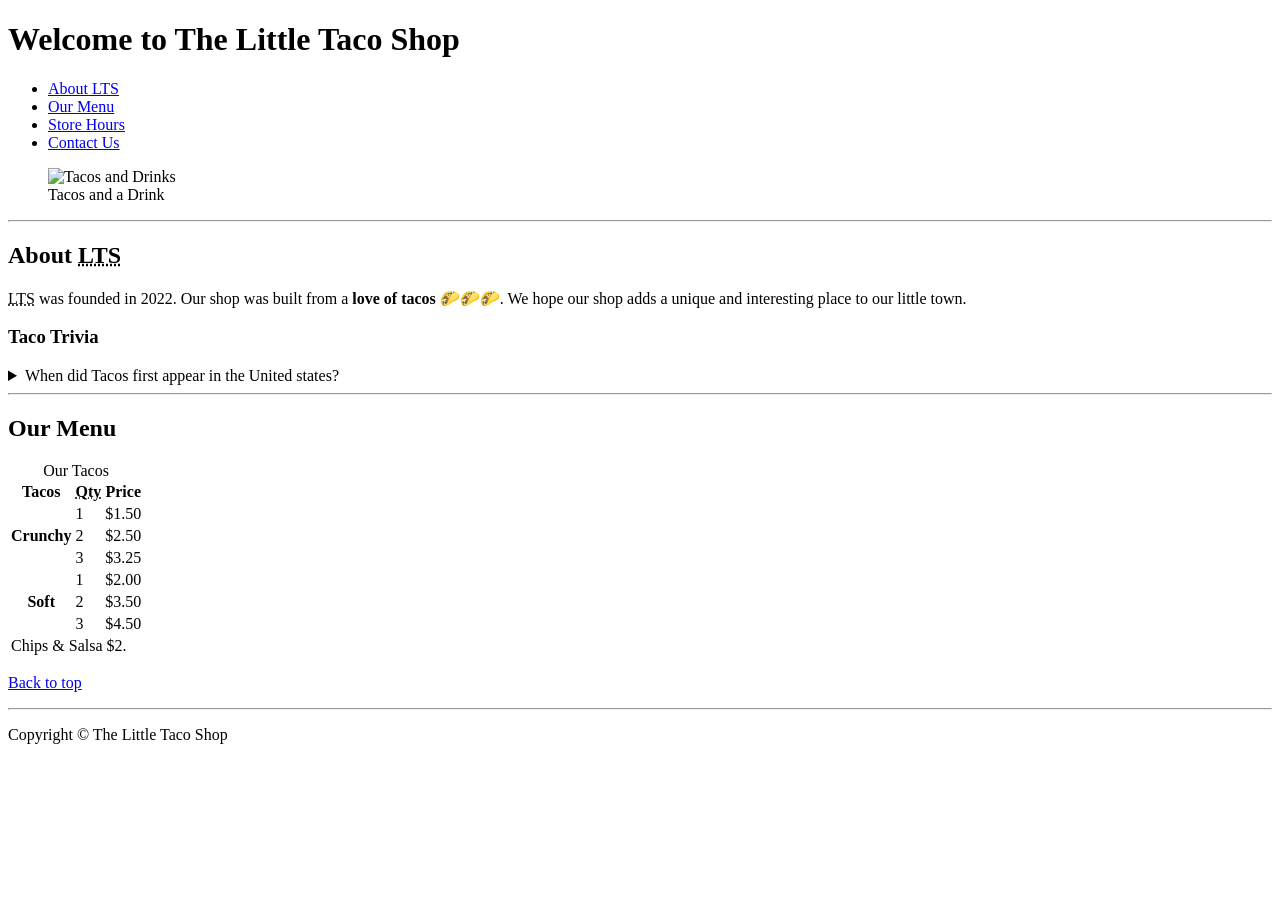
==== index.html @ 70b8da5f "HTML Project" ====
<!DOCTYPE html>
<html lang="en">
<head>
    <meta charset="UTF-8">
    <meta name="viewport" content="width=device-width, initial-scale=1.0">
    <title>The Little Taco Shop</title>
    <link rel="icon" href="favicon.ico" type="image/x-icon">
    <link rel="stylesheet" href="css/style.css">
</head>
<body>
   <header>
    <h1>Welcome to The Little Taco Shop</h1>

    <nav>
        <ul>
           <li> <a href="#About">About LTS</a></li>
           <li> <a href="#OurMenu">Our Menu</a></li>
           <li> <a href="hours.html">Store Hours</a></li>
           <li> <a href="contact.html">Contact Us</a></li>
        </ul>
         </nav>
        <figure>
            <img src="img/tacos_and_drink_400x267.png" alt="Tacos and Drinks" width="400" height="267" loading="lazy">
            <figcaption>Tacos and a Drink</figcaption>
        </figure>

   
   </header>
    <hr>
  <main>
   <section id ="About">
   <h2>About <abbr title="Little Taco Shop">LTS</abbr> </h2>
    <p>
        <abbr title="Little Taco Shop">LTS</abbr> was founded in <time datetime="2022">2022</time>. Our shop was built from a <strong>love of tacos</strong> 🌮🌮🌮. We hope our shop adds a unique and interesting place to our little town.
    </p>
     <aside>
    <h3>Taco Trivia</h3>
   
        <details>
            <summary>When did Tacos first appear in the United states?</summary>
            <p>
                Tacos first appeared in the United States in the early <time datetime="1900">1900</time>s, around <time datetime="1905">1905</time>, as Mexican immigrants introduced them to American communities.</p>
        </details>
    </aside>
   </section>
   <hr>
   <section id="OurMenu"> 
    <h2>Our Menu</h2>
    <table>
        <caption>Our Tacos</caption>
        <thead>
            <tr>
                <th scope="col">Tacos</th>
                <th scope="col"><abbr title="Quantity">Qty</abbr></th>
                <th scope="col">Price</th>
            </tr>
        </thead>
        <tbody>
            <tr>
                <th scope="row" rowspan="3">Crunchy</th>
                <td>1</td>
                <td>$1.50</td>
            </tr>
            <tr>
              
                 <td>2</td>
                <td>$2.50</td>
                 
            </tr>
              <tr>
               
               <td>3</td>
                <td>$3.25</td>
                 
            </tr>
             <tr>
                <th scope="row" rowspan="3">Soft</th>
                <td>1</td>
                <td>$2.00</td>
            </tr>
            <tr>
               
                 <td>2</td>
                <td>$3.50</td>
                 
            </tr>
              <tr>
             
               <td>3</td>
                <td>$4.50</td>
                 
            </tr>
        </tbody>
        <tfoot>
            <tr>
                <td colspan="3">Chips & Salsa $2.</td>
            </tr>
        </tfoot>
    </table>
    <p>
         <a href="#"> Back to top</a>
    </p>
   </section>
   </main>
   <hr>
    <footer>
      <p>Copyright &copy; The Little Taco Shop</p>
</footer>
</body>
</html>
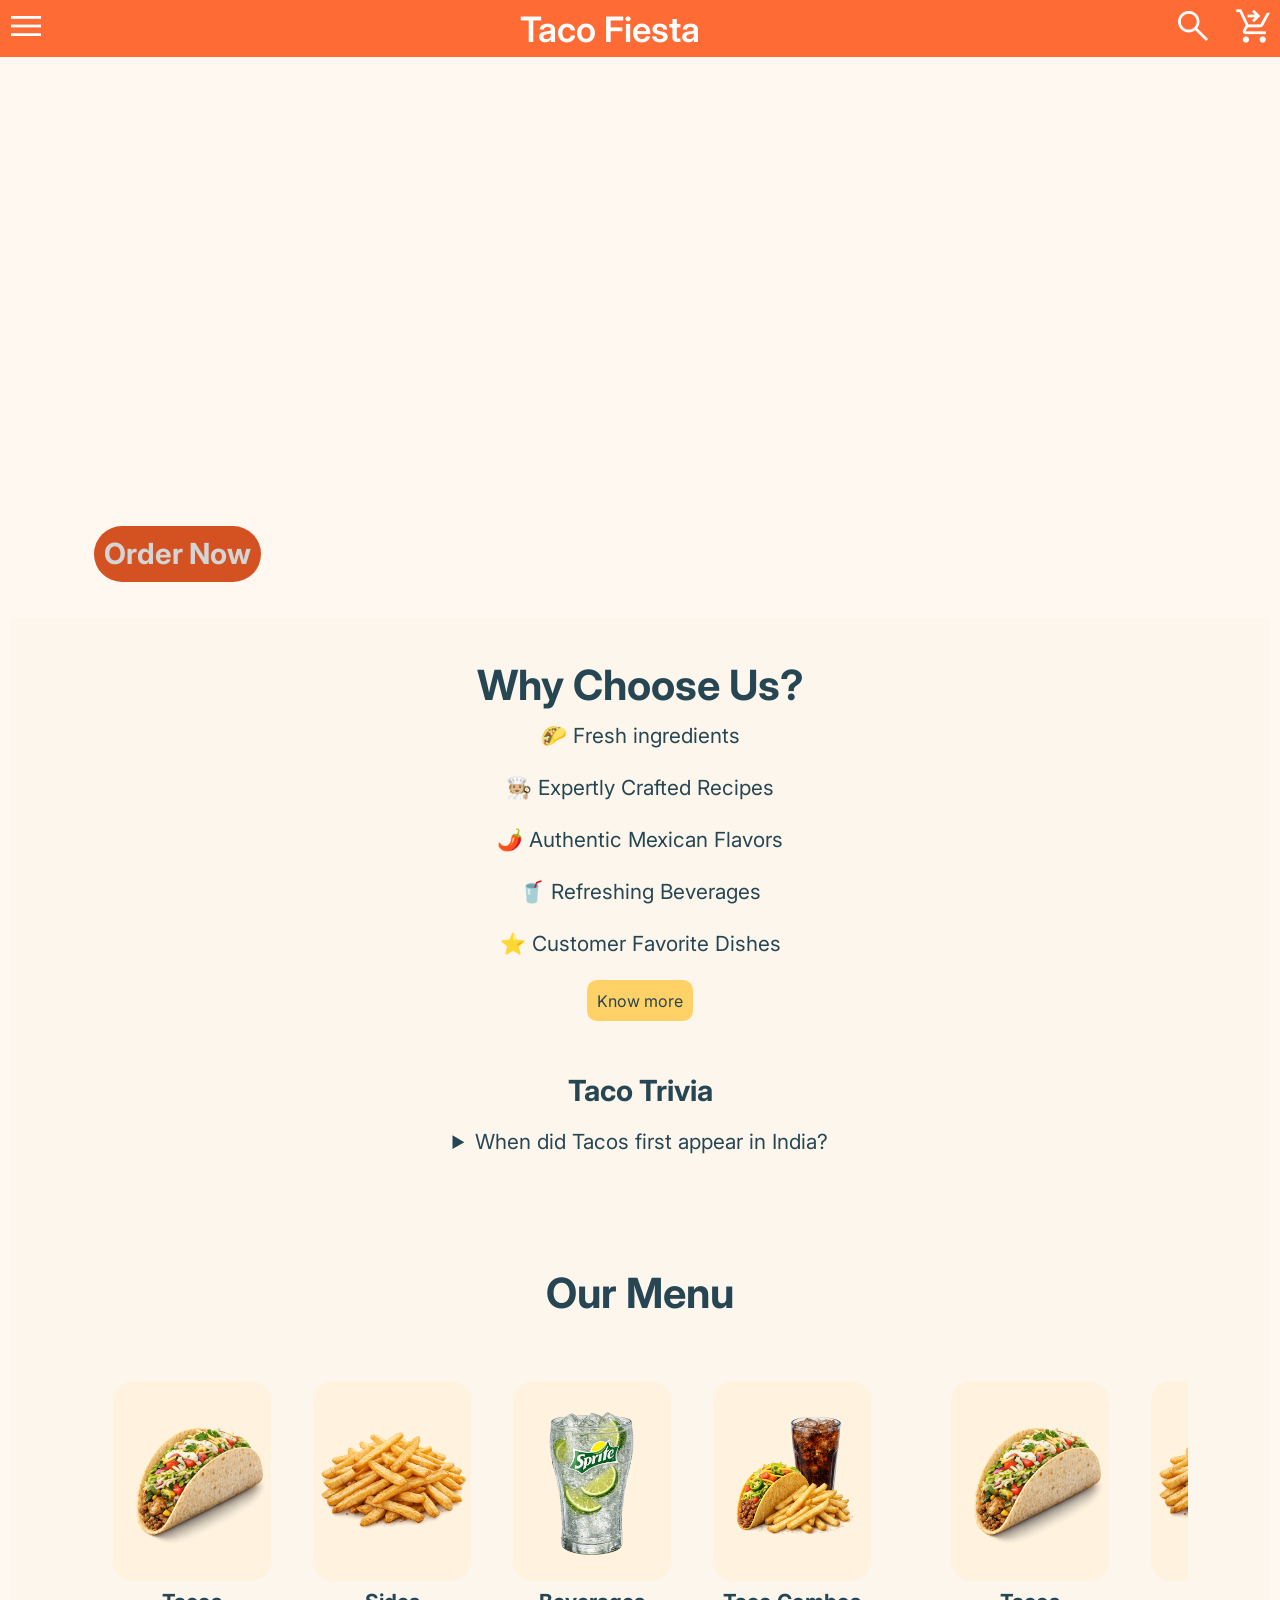
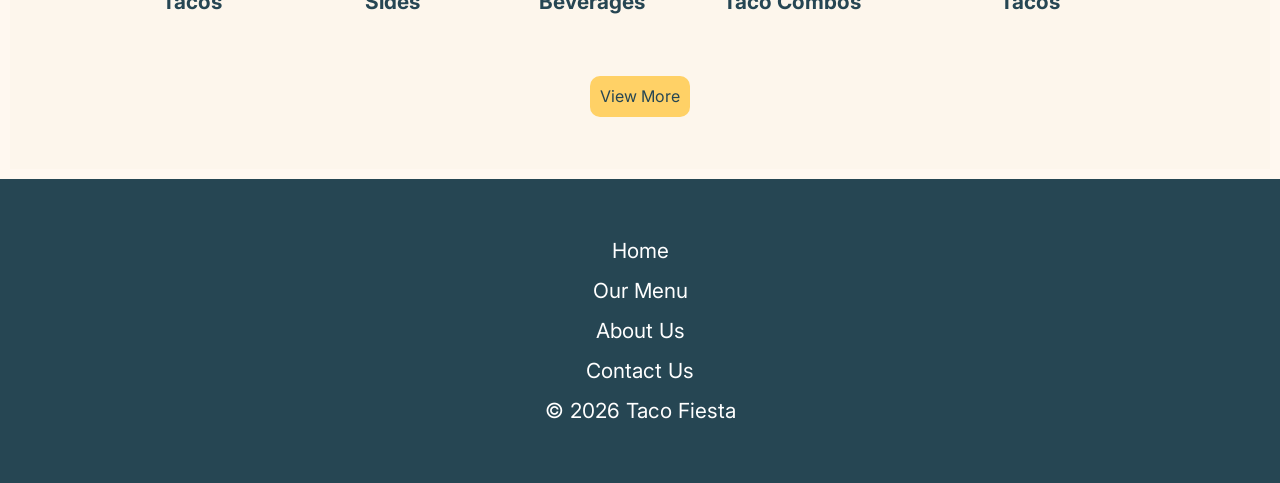
==== commit e89e7a26: "Completed Taco Fiesta Website" ====
--- a/index.html
+++ b/index.html
@@ -3,108 +3,128 @@
 <head>
     <meta charset="UTF-8">
     <meta name="viewport" content="width=device-width, initial-scale=1.0">
-    <title>The Little Taco Shop</title>
+    <title>Taco Fiesta</title>
     <link rel="icon" href="favicon.ico" type="image/x-icon">
+    <link rel="stylesheet" href="https://fonts.googleapis.com/css2?family=Material+Symbols+Outlined:opsz,wght,FILL,GRAD@24,400,0,0"/>
     <link rel="stylesheet" href="css/style.css">
 </head>
 <body>
    <header>
-    <h1>Welcome to The Little Taco Shop</h1>
-
-    <nav>
-        <ul>
-           <li> <a href="#About">About LTS</a></li>
-           <li> <a href="#OurMenu">Our Menu</a></li>
-           <li> <a href="hours.html">Store Hours</a></li>
-           <li> <a href="contact.html">Contact Us</a></li>
-        </ul>
+   <nav class="navbar">
+    <div class="navdiv">
+       <a href="#menu">
+        <span class="material-symbols-outlined menu-symbol">menu</span>
+        </a>
+     <div class="logo"><a href="index.html">Taco Fiesta</a></div>
+     
+     <div class="symbols">
+    <a href="#search">
+     <span class="material-symbols-outlined search-symbol">search</span>
+     </a>
+     <a href="#cart">
+      <span class="material-symbols-outlined cart-symbol">shopping_cart_checkout</span>
+      </a> 
+     </div>
+      </div>
          </nav>
-        <figure>
-            <img src="img/tacos_and_drink_400x267.png" alt="Tacos and Drinks" width="400" height="267" loading="lazy">
-            <figcaption>Tacos and a Drink</figcaption>
-        </figure>
-
-   
-   </header>
-    <hr>
+      <section class="hero">
+          <a href="products.html" class="btn">Order Now</a>
+      </section>
+    
+    </header>
+  
   <main>
-   <section id ="About">
-   <h2>About <abbr title="Little Taco Shop">LTS</abbr> </h2>
-    <p>
-        <abbr title="Little Taco Shop">LTS</abbr> was founded in <time datetime="2022">2022</time>. Our shop was built from a <strong>love of tacos</strong> 🌮🌮🌮. We hope our shop adds a unique and interesting place to our little town.
-    </p>
-     <aside>
+   <section class="About">
+   <h2>Why Choose Us?</h2>
+    <ul>
+        <li>🌮 Fresh ingredients</li>
+        <li>🧑🏼‍🍳 Expertly Crafted Recipes</li>
+        <li>🌶️ Authentic Mexican Flavors</li>
+        <li>🥤 Refreshing Beverages</li>
+        <li>⭐ Customer Favorite Dishes</li>
+    </ul>
+   <a href="About.html" class="btn-secondary">Know more</a>
+     <aside class="info">
     <h3>Taco Trivia</h3>
    
         <details>
-            <summary>When did Tacos first appear in the United states?</summary>
+            <summary>When did Tacos first appear in India?</summary>
             <p>
-                Tacos first appeared in the United States in the early <time datetime="1900">1900</time>s, around <time datetime="1905">1905</time>, as Mexican immigrants introduced them to American communities.</p>
+                Tacos first appeared in India in the early <time datetime="2010">2010</time>s, around <time datetime="2010">2010</time>, when Mexican-style fast-food chains introduced them to Indian consumers.</p>  (Source: <cite>
+                    <a href="https://www.meatpoultry.com/articles/2504-first-taco-bell-opens-in-india?utm_source=chatgpt.com" target="_blank">MEAT+POULTRY</a>
+                </cite>)
         </details>
     </aside>
    </section>
-   <hr>
-   <section id="OurMenu"> 
+  
+  <section id="Products" class="products">
     <h2>Our Menu</h2>
-    <table>
-        <caption>Our Tacos</caption>
-        <thead>
-            <tr>
-                <th scope="col">Tacos</th>
-                <th scope="col"><abbr title="Quantity">Qty</abbr></th>
-                <th scope="col">Price</th>
-            </tr>
-        </thead>
-        <tbody>
-            <tr>
-                <th scope="row" rowspan="3">Crunchy</th>
-                <td>1</td>
-                <td>$1.50</td>
-            </tr>
-            <tr>
-              
-                 <td>2</td>
-                <td>$2.50</td>
-                 
-            </tr>
-              <tr>
-               
-               <td>3</td>
-                <td>$3.25</td>
-                 
-            </tr>
-             <tr>
-                <th scope="row" rowspan="3">Soft</th>
-                <td>1</td>
-                <td>$2.00</td>
-            </tr>
-            <tr>
-               
-                 <td>2</td>
-                <td>$3.50</td>
-                 
-            </tr>
-              <tr>
-             
-               <td>3</td>
-                <td>$4.50</td>
-                 
-            </tr>
-        </tbody>
-        <tfoot>
-            <tr>
-                <td colspan="3">Chips & Salsa $2.</td>
-            </tr>
-        </tfoot>
-    </table>
-    <p>
-         <a href="#"> Back to top</a>
-    </p>
-   </section>
+    <div class="our_menu">
+        <div class="group">
+            <article class="Card">
+                <figure>
+                    <img src="imgs/veg-taco.png" alt="veg_taco">
+                    <figcaption>Tacos</figcaption>
+                </figure>
+            </article>
+            <article class="Card">
+                <figure>
+                    <img src="imgs/French-fries.png" alt="French Fries">
+                    <figcaption>Sides</figcaption>
+                </figure>
+            </article>
+            <article class="Card">
+                <figure>
+                    <img src="imgs/sprite.png" alt="sprite">
+                    <figcaption>Beverages</figcaption>
+                </figure>
+            </article>
+            <article class="Card">
+                <figure>
+                    <img src="imgs/Taco-combo.png" alt="Taco Combo">
+                    <figcaption>Taco Combos</figcaption>
+                </figure>
+            </article>
+        </div>
+
+        <div aria-hidden="true" class="group">
+            <article class="Card">
+                <figure>
+                    <img src="imgs/veg-taco.png" alt="veg_taco">
+                    <figcaption>Tacos</figcaption>
+                </figure>
+            </article>
+            <article class="Card">
+                <figure>
+                    <img src="imgs/French-fries.png" alt="French Fries">
+                    <figcaption>Sides</figcaption>
+                </figure>
+            </article>
+            <article class="Card">
+                <figure>
+                    <img src="imgs/sprite.png" alt="sprite">
+                    <figcaption>Beverages</figcaption>
+                </figure>
+            </article>
+            <article class="Card">
+                <figure>
+                    <img src="imgs/Taco-combo.png" alt="Taco Combo">
+                    <figcaption>Taco Combos</figcaption>
+                </figure>
+            </article>
+        </div>
+    </div>
+
+    <a href="products.html" class="btn-secondary">View More</a>
+</section>
    </main>
-   <hr>
+  
     <footer>
-      <p>Copyright &copy; The Little Taco Shop</p>
+      <p> <a href="index.html">Home</a></p>
+      <p> <a href="products.html">Our Menu</a></p>
+      <p> <a href="About.html">About Us</a></p>
+      <p> <a href="contact.html">Contact Us</a></p>
+      <p>&copy; 2026 Taco Fiesta</p>
 </footer>
 </body>
 </html>
--- a/css/style.css
+++ b/css/style.css
@@ -0,0 +1,494 @@
+@import url('https://fonts.googleapis.com/css2?family=Inter:ital,opsz,wght@0,14..32,100..900;1,14..32,100..900&family=Nunito:ital,wght@0,200..1000;1,200..1000&display=swap');
+*{
+    margin: 0;
+    padding: 0;
+    box-sizing: border-box;
+}
+:root{
+    --PRIMARY-COLOR:#FF6B35;
+    --SECONDARY-COLOR: #FFD166;
+    --ACCENT-COLOR: #06D6A0;
+    --BACKGROUND-COLOR: #FFF8F0; 
+    --TEXT-COLOR: #264653; 
+    --LIGHT-TEXT-COLOR: #FFFFFF;
+    --BTN-FONT-SIZE: 16px;
+    --BTN-BORDER-RADIUS: 10px;
+    --FOOTER-BACKGROUND-COLOR: #264653;
+}
+
+html {
+    font-size: 1.3rem;
+    background-color: var(--BACKGROUND-COLOR);
+    color: var(--TEXT-COLOR);
+    font-family: "Inter",sans-serif;
+    scroll-behavior: smooth;
+}
+body {
+    min-height: 100vh;
+    min-width: 800px;
+    max-width: 100%;
+    margin: 0 auto;
+    padding-top: 57.8px;
+}
+header{
+    top: 0;
+}
+main{
+   
+    background-color: #FDF6EC;
+    display: flex;
+    flex-direction: column;
+    align-items: center;
+    gap: 1.5rem;
+    padding: 1rem;
+    margin: 0.5rem;
+}
+
+.navbar{
+    background-color: var(--PRIMARY-COLOR);
+    padding: 0.3rem;
+    position: fixed;
+    top: 0;
+    width: 100%;
+    z-index: 1000;
+    transition: all 0.3s ease;
+}
+.navbar a:hover, .navbar .material-symbols-outlined:hover{
+    color: #FFD166;
+}
+.navdiv{
+    display: flex;
+    justify-content: space-between;
+    align-items: center; 
+}
+.symbols{
+    display: flex;
+    justify-content: flex-end;
+    flex-flow: row nowrap;
+    align-items: center;
+    gap: 1rem;
+}
+
+.logo a, .title a{
+    font-size: 35px;
+    font-weight: 600;
+    color: var(--LIGHT-TEXT-COLOR);
+    text-decoration: none;
+}
+.menu-symbol,.search-symbol,.cart-symbol{
+    font-size: 40px;
+    color: var(--LIGHT-TEXT-COLOR);
+}
+.About{
+    margin: 1rem;
+    text-align: center;
+}
+.About ul{
+    line-height: 2.5rem;
+}
+.info{
+    margin: 1rem;
+    padding: 1rem;
+}
+.TacoFiesta{
+    padding: 0;
+    margin: 0;
+}
+.Image img{
+       max-width: 100%;
+       height: auto;   
+}
+.Content{
+    margin: 1rem;
+    padding: 1rem;
+    color: var(--TEXT-COLOR);
+    line-height: 40px;
+}
+.Desc{
+    list-style-type: circle;
+     max-width: 45ch;
+    text-align: center;
+    margin: 0 auto;
+}
+
+ li{
+    list-style-type: none;
+   
+}
+a{
+    text-decoration: none;
+}
+
+.hero{
+    background-image: url("/HTML/imgs/HeroSection.png");
+    background-size: cover;
+    background-position: center;
+    background-repeat: no-repeat;
+    height: 550px;
+    filter: brightness(80%) saturate(100%) contrast(110%);
+    display: flex;
+    flex-direction: column;
+    justify-content: flex-end;
+    align-items: flex-start;
+    padding-bottom: 0.75rem;
+    padding-left: 4rem;
+}
+h1{
+    font-size: 3.75rem;
+}
+h2{
+    font-size: 2rem;
+}
+h3{
+    font-size: 1.4rem;
+    margin-bottom: 1rem;
+}
+
+.description{
+    font-size: 1.125rem;
+}
+
+.btn{
+   margin: 0.5rem;
+   padding: 0.5rem;
+   font-size: 1.4rem;
+   font-weight:bolder;
+   border-radius: 50px;
+   background-color: var(--PRIMARY-COLOR);
+   color: var(--LIGHT-TEXT-COLOR);
+   transition: all 0.3s ease;
+   display: inline-flex;
+   align-items: center;
+   justify-content: center;
+}
+.btn:hover{
+     background-color: #E85A24;
+    transform: translateY(-0.2rem) scaleY(1.02);
+}
+
+.btn-primary{
+    margin: 0.5rem;
+    padding: 0.5rem;
+    border-radius: var(--BTN-BORDER-RADIUS);
+    background-color:var(--PRIMARY-COLOR);
+    color: var(--LIGHT-TEXT-COLOR);
+    font-size: var(--BTN-FONT-SIZE);
+    transition: all 0.3s ease;
+    display: inline-flex;
+    align-items: center;
+    justify-content: center;
+}
+.btn-primary:hover{
+     background-color: #E85A24;
+    transform: translateY(-0.2rem) scaleY(1.02);
+}
+.btn-secondary{
+   margin: 0.5rem;
+    padding: 0.5rem;
+    border-radius: var(--BTN-BORDER-RADIUS);
+    background-color:var(--SECONDARY-COLOR);
+    color: var(--TEXT-COLOR);
+    font-size: var(--BTN-FONT-SIZE);
+    transition: all 0.3s ease;
+    display: inline-flex;
+    align-items: center;
+    justify-content: center;
+}
+.btn-secondary:hover{
+    background-color: #F4B942;
+    transform: translateY(-0.2rem) scaleY(1.02);
+}
+ figure img{
+    display: block;
+    max-width: 100%;
+    height: auto;
+}
+.products{
+    margin: 1rem auto;
+    width: 90%;
+    text-align: center;
+}
+
+.products h2{
+    margin-bottom: 2rem;
+}
+
+.our_menu{
+    display: flex;
+    overflow: hidden;  
+}
+
+.group{
+    display: flex;
+    flex-shrink: 0;     
+    animation: spin 5s infinite linear;
+}
+@keyframes spin{
+    from { transform: translateX(0); }
+    to { transform: translateX(-100%); }
+}
+.Card{
+    flex: 0 0 200px;   
+    padding: 1rem;
+    border-radius: 20px;
+    text-align: center;
+}
+
+figure{
+    margin: 0;
+}
+
+.Card img{
+    border-radius: 20px;
+    background-color: #FFF3E0;
+    width: 100%;
+    height: 200px;
+    object-fit: contain;
+}
+
+.Card figcaption{
+    font-weight: bold;
+    font-size: 1rem;
+    margin-top: 8px;
+}
+
+.products .btn-secondary{
+    display: inline-block;
+    margin-top: 2rem;
+}
+
+
+.OurMenu{
+    display: flex;
+    flex-flow: column wrap;
+    align-items: center;
+    justify-content: center;
+    margin-left: 1rem;
+    margin-right: 1rem;
+  
+}
+
+.grid{
+    margin-top: 1rem;
+    margin-bottom: 1rem;
+    display: flex;
+    flex-direction: row;
+    flex-wrap: wrap;
+    justify-content: center;
+    align-items: center;
+    gap: 1rem;
+}
+.card{
+    margin: 0;
+    width: min(100%,280px); 
+    height: auto;
+    background-color: #FFFDF9;
+    display: flex;
+    flex-flow: column wrap;
+    justify-content: center;
+    align-items: center;
+    border: 2px solid #FFD166;
+    border-radius: 20px; 
+    transition: all 0.3s ease;
+    scroll-margin-top: 8rem;
+} 
+.card:hover{
+   transform: translateY(-0.2rem) scaleY(1.02);
+   box-shadow:
+    0 4px 12px rgba(0, 0, 0, 0.08),
+    0 8px 20px rgba(255, 107, 53, 0.12);
+    border-color: #F4B942;
+}
+.card:hover figcaption{
+    color: var(--PRIMARY-COLOR);
+    transform: scale(1.05);
+}
+.card:hover .btn-primary{
+    background-color: #E85A24;
+    transform: translateY(-0.2rem) scaleY(1.02);
+}
+.card:hover .cost{
+     color: #C1121F;
+     transform: scale(1.05);
+}
+.card:hover .desc{
+     transform: scale(1.03);
+}
+.card:hover img{
+     transform: scale(1.05);
+     background-color: #FFE4B5;
+}
+ .card figure{
+    margin: 0;
+    display: flex;
+    flex-flow: column nowrap; 
+    overflow: hidden;
+}
+.card img{
+     margin: 0.5rem;
+     border-radius: 20px;
+     background-color:  #FFF3E0;
+     max-width: 100%;
+    height: 200px;       
+    object-fit: contain;
+    transition: all 0.3s ease;
+}
+.card figcaption{
+    margin: 0.5rem;
+    font-weight: bold;
+    font-size: 1rem;
+    text-align: center;
+    transition: all 0.3s ease;
+} 
+.card .desc{
+    margin-left: 0.5rem;
+    margin-right: 0.5rem;
+    font-size: large;
+    line-height: 35px;
+    text-align: center;
+    transition: all 0.3s ease;
+}
+.card .cost{
+    font-weight: bold;
+    transition: all 0.3s ease;
+}
+.form{
+    padding: 1rem;
+    width: min(100%,500px);
+    max-width: 90%;
+    background-color: var(--LIGHT-TEXT-COLOR);
+    border-radius: 12px;
+    gap: 20px;
+    display: flex;
+    flex-flow: column nowrap;
+    align-items: center;
+    justify-content: center;
+     transform: translateY(30px);
+     opacity: 0;
+     animation: slideUp 0.8s ease forwards;
+}
+@keyframes slideUp {
+  to {
+    transform: translateY(0);
+    opacity: 1;
+  }
+}
+ .form:hover{
+    transform: translateY(-3px);
+    box-shadow: 0 12px 28px rgba(0, 0, 0, 0.18);
+}
+.details{
+    display: flex;
+   flex-flow: row nowrap;
+}
+.label{
+    margin: 1rem;
+    width: 100px;
+}
+.input{
+    margin: 1rem;
+    padding: 0.5rem;
+    flex-grow: 1;
+}
+.result{
+    display: flex;
+    flex-flow: row nowrap;
+}
+legend{
+    padding: 1rem;
+    margin: 1rem;
+}
+footer{
+    bottom: 0;
+    padding-top: 2.5rem;
+    padding-bottom: 2.5rem;
+    line-height: 40px;
+    background-color: var(--FOOTER-BACKGROUND-COLOR);
+    color: var(--LIGHT-TEXT-COLOR);
+    display: flex;
+    flex-flow: column wrap;
+    justify-content: center;
+    align-items: center;
+}
+footer a{
+    color: var(--LIGHT-TEXT-COLOR);
+}
+footer a:hover{
+    color: #FFD166;
+}
+
+@media screen and (max-width: 768px) {
+    html{
+        font-size: 1rem;
+    }
+    body{
+        padding-top: 43px;
+    }
+    .logo a, .title a{
+        font-size: 1.5rem;
+    }
+    .menu-symbol,.search-symbol,.cart-symbol{
+        font-size: 30px;
+    }
+    .hero{
+        background-size: cover;
+        background-position: center;
+        background-repeat: no-repeat;
+        height: 390px;
+        padding-left: 1.2rem;
+
+    }
+    .btn{
+         width: 140px;
+        height: 40px;
+        font-size: 1rem;
+    }
+    h1{
+    font-size: 2rem;
+    }
+
+    h2{
+    font-size: 1.6rem;
+    margin-bottom: 0.5rem;
+    }
+
+    h3{
+    font-size: 1.3rem;
+    margin-bottom: 0.5rem;
+    }
+    .About{
+        margin: 0.5rem;
+    }
+    .About ul{
+    line-height: 2rem;
+    }
+    .info{
+        margin: 0.5rem ;
+    }
+    .card{
+        border: 2px solid #F4B942;
+    }
+    .card figcaption{
+        color: var(--PRIMARY-COLOR);
+    }
+    .card .cost{
+        color: #C1121F;
+    }
+    .card img{
+         background-color: #FFE4B5;
+    }
+    .Content{
+      line-height: 35px;
+    }
+    .form{
+        width: 95%;
+        box-shadow: 0 12px 28px rgba(0, 0, 0, 0.18);
+    }
+    footer{
+        bottom: ;
+        padding: 1.5rem;
+        text-align: center;
+        font-size: 0.9rem;
+        line-height: 1.6;
+    }
+}
